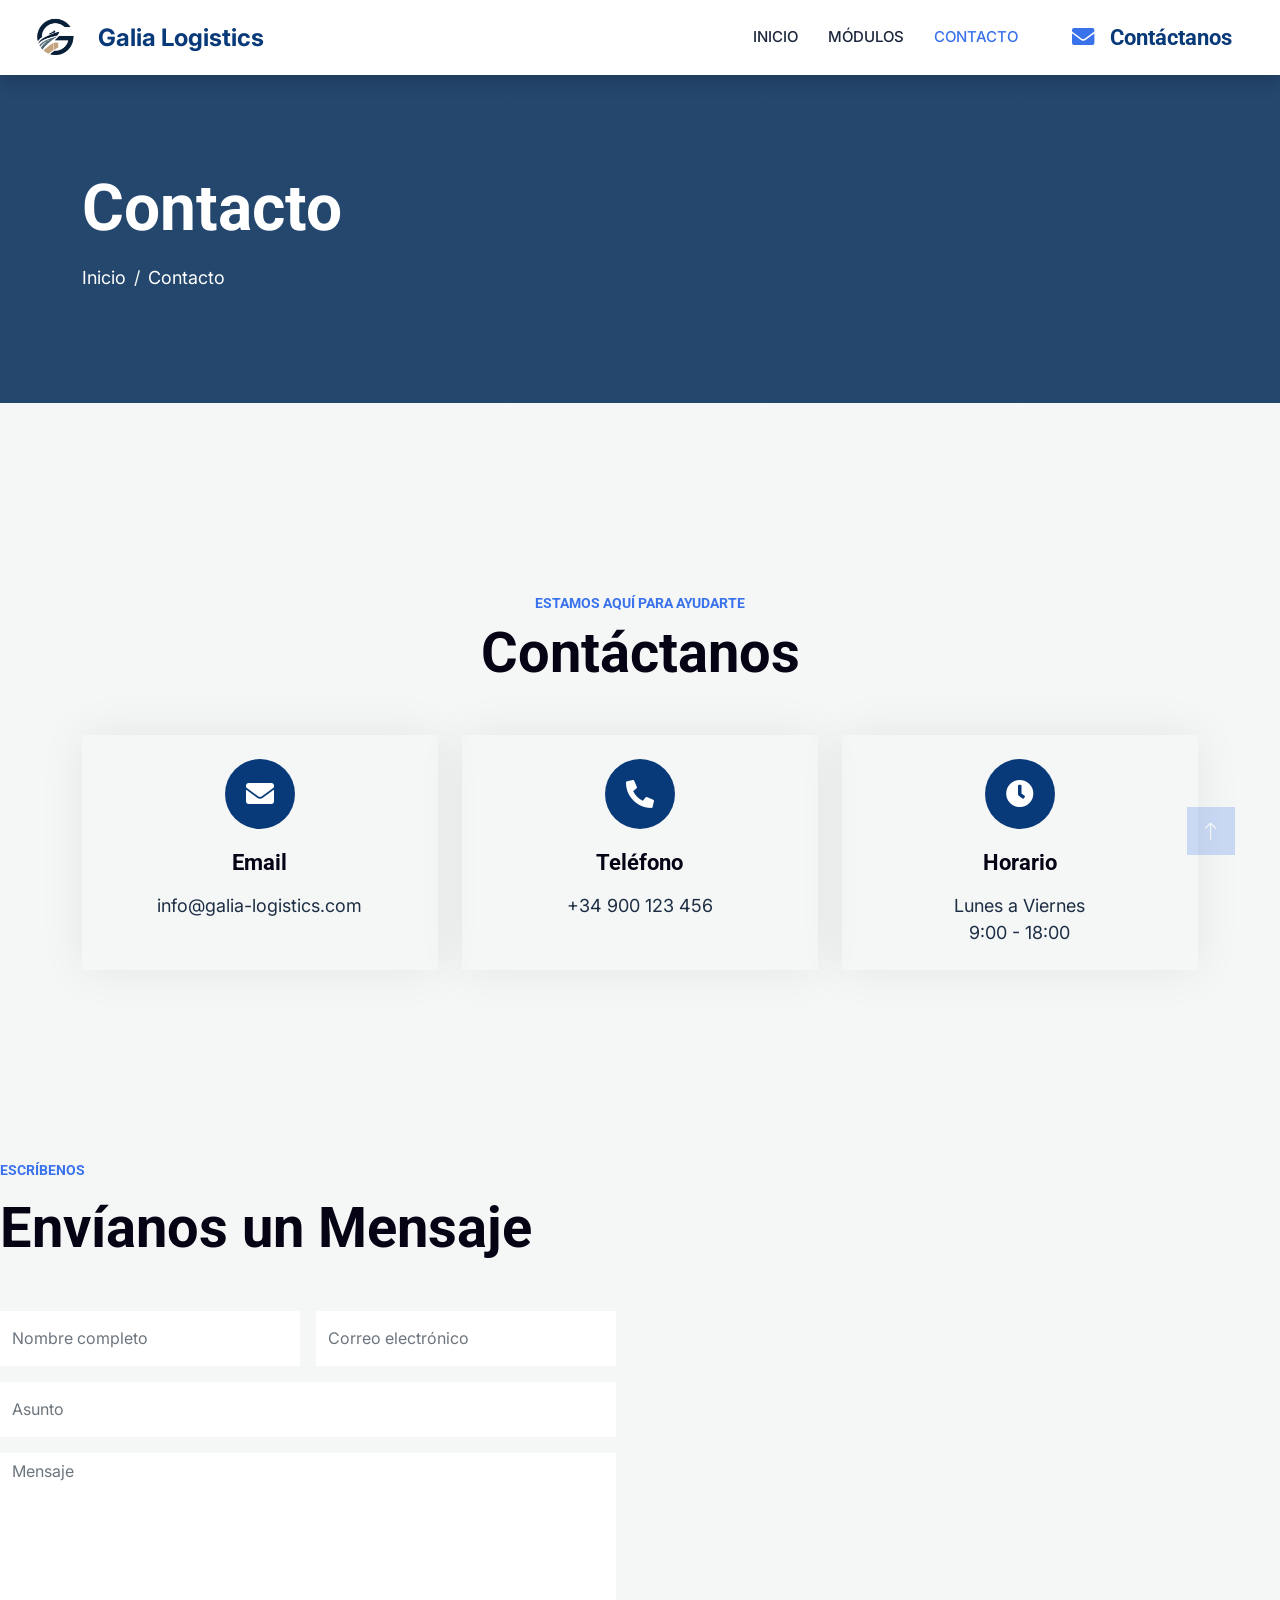
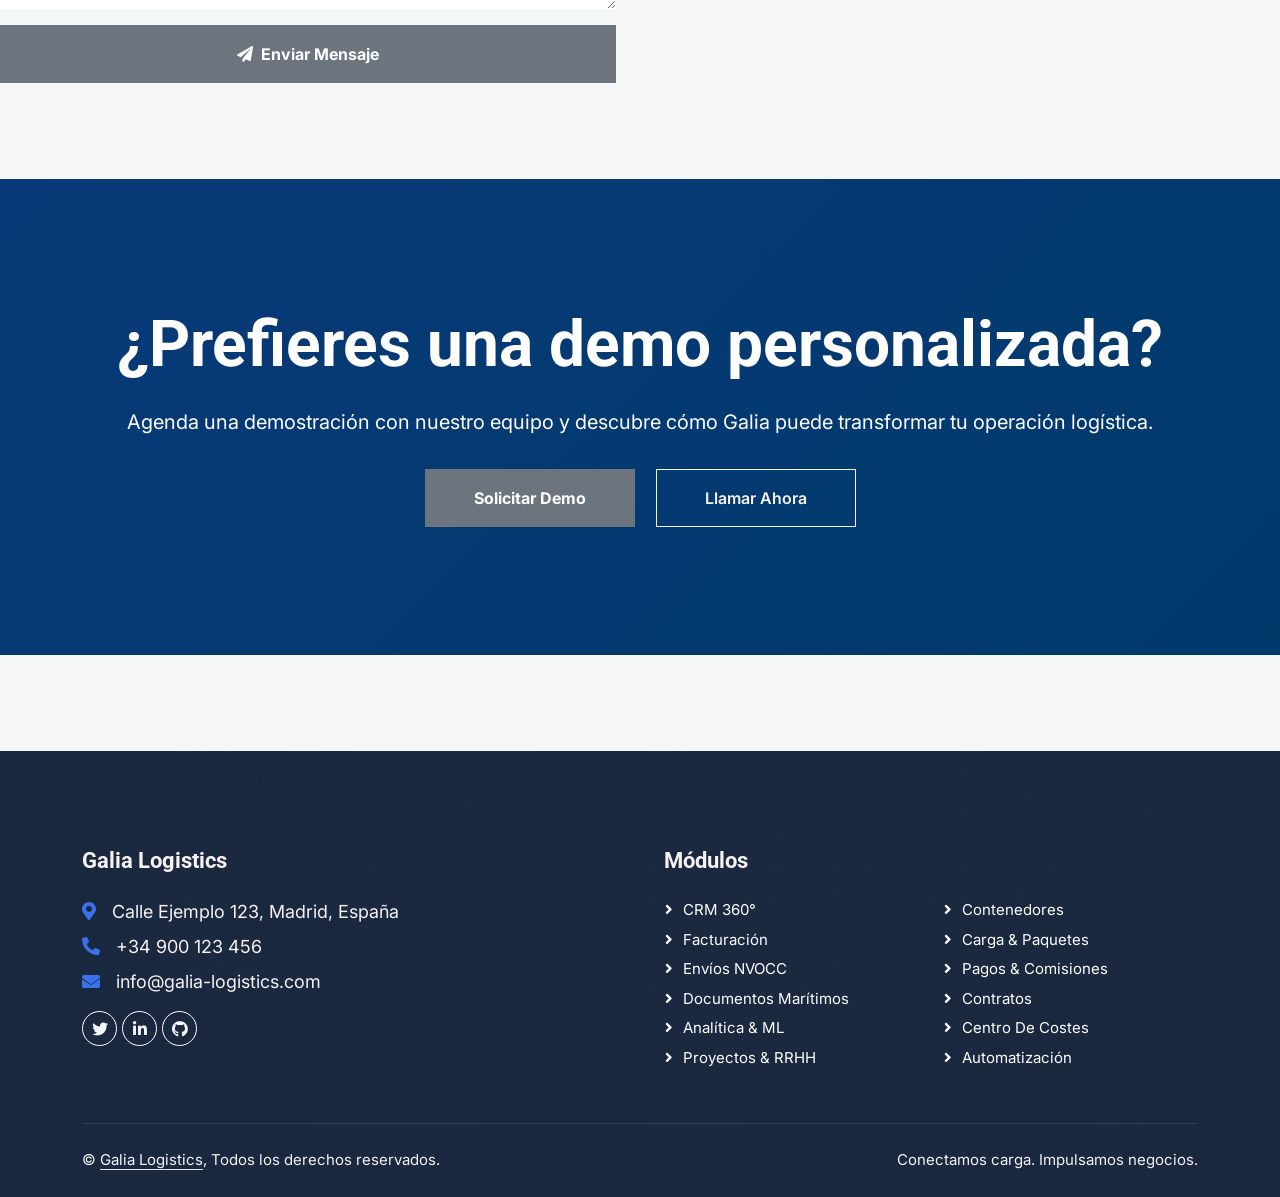
==== contact.html @ 7c25c816 "Initial commit" ====
<!DOCTYPE html>
<html lang="es">

<head>
    <meta charset="utf-8">
    <title>Contacto | Galia Logistics</title>
    <meta content="width=device-width, initial-scale=1.0" name="viewport">
    <meta content="Contacta con Galia Logistics. Solicita una demo, información sobre nuestros módulos ERP o asistencia técnica." name="description">
    <meta content="contacto Galia, demo ERP, información logística, soporte técnico" name="keywords">

    <!-- Favicon -->
    <link href="img/favicon.ico" rel="icon">

    <!-- Google Web Fonts -->
    <link rel="preconnect" href="https://fonts.googleapis.com">
    <link rel="preconnect" href="https://fonts.gstatic.com" crossorigin>
    <link href="https://fonts.googleapis.com/css2?family=Inter:wght@400;600&family=Roboto:wght@500;700&display=swap" rel="stylesheet">

    <!-- Icon Font Stylesheet -->
    <link href="https://cdnjs.cloudflare.com/ajax/libs/font-awesome/5.10.0/css/all.min.css" rel="stylesheet">
    <link href="https://cdn.jsdelivr.net/npm/bootstrap-icons@1.4.1/font/bootstrap-icons.css" rel="stylesheet">

    <!-- Libraries Stylesheet -->
    <link href="lib/animate/animate.min.css" rel="stylesheet">
    <link href="lib/owlcarousel/assets/owl.carousel.min.css" rel="stylesheet">

    <!-- Customized Bootstrap Stylesheet -->
    <link href="css/bootstrap.min.css" rel="stylesheet">

    <!-- Template Stylesheet -->
    <link href="css/style.css" rel="stylesheet">
</head>

<body>
    <!-- Spinner Start -->
    <div id="spinner" class="show bg-white position-fixed translate-middle w-100 vh-100 top-50 start-50 d-flex align-items-center justify-content-center">
        <div class="spinner-grow" style="width: 3rem; height: 3rem; background-color: var(--secondary);" role="status">
            <span class="sr-only">Loading...</span>
        </div>
    </div>
    <!-- Spinner End -->


    <!-- Navbar Start -->
    <nav class="navbar navbar-expand-lg bg-white navbar-light shadow sticky-top p-0">
        <a href="index.html" class="navbar-brand d-flex align-items-center px-4 px-lg-5">
            <img src="img/galia_logo.png" alt="Galia Logistics" style="height: 70px; width: auto;" class="me-2">
            <span class="fw-bold" style="color: var(--primary); font-size: 1.5rem;">Galia Logistics</span>
        </a>
        <button type="button" class="navbar-toggler me-4" data-bs-toggle="collapse" data-bs-target="#navbarCollapse">
            <span class="navbar-toggler-icon"></span>
        </button>
        <div class="collapse navbar-collapse" id="navbarCollapse">
            <div class="navbar-nav ms-auto p-4 p-lg-0">
                <a href="index.html" class="nav-item nav-link ">Inicio</a>
                
                <a href="service.html" class="nav-item nav-link">Módulos</a>
                
                <a href="contact.html" class="nav-item nav-link active">Contacto</a>
            </div>
            <h4 class="m-0 ms-lg-4 pe-lg-5 d-none d-lg-block"><a href="contact.html" class="text-decoration-none"><i class="fa fa-envelope me-3" style="color: var(--secondary);"></i><span style="color: var(--primary);">Contáctanos</span></a></h4>
        </div>
    </nav>
    <!-- Navbar End -->


    <!-- Page Header Start -->
    <div class="container-fluid page-header py-5" style="margin-bottom: 6rem;">
        <div class="container py-5">
            <h1 class="display-3 text-white mb-3 animated slideInDown">Contacto</h1>
            <nav aria-label="breadcrumb animated slideInDown">
                <ol class="breadcrumb">
                    <li class="breadcrumb-item"><a class="text-white" href="index.html">Inicio</a></li>
                    <li class="breadcrumb-item text-white active" aria-current="page">Contacto</li>
                </ol>
            </nav>
        </div>
    </div>
    <!-- Page Header End -->


    <!-- Contact Info Start -->
    <div class="container-xxl py-5">
        <div class="container py-5">
            <div class="text-center wow fadeInUp" data-wow-delay="0.1s">
                <h6 class="text-uppercase" style="color: var(--teal);">Estamos aquí para ayudarte</h6>
                <h1 class="mb-5">Contáctanos</h1>
            </div>
            <div class="row g-4">
                <div class="col-md-4 wow fadeInUp" data-wow-delay="0.3s">
                    <div class="service-item p-4 text-center h-100">
                        <div class="module-icon mx-auto">
                            <i class="fa fa-envelope"></i>
                        </div>
                        <h4 class="mb-3">Email</h4>
                        <p class="mb-0">info@galia-logistics.com</p>
                    </div>
                </div>
                <div class="col-md-4 wow fadeInUp" data-wow-delay="0.5s">
                    <div class="service-item p-4 text-center h-100">
                        <div class="module-icon mx-auto">
                            <i class="fa fa-phone-alt"></i>
                        </div>
                        <h4 class="mb-3">Teléfono</h4>
                        <p class="mb-0">+34 900 123 456</p>
                    </div>
                </div>
                <div class="col-md-4 wow fadeInUp" data-wow-delay="0.7s">
                    <div class="service-item p-4 text-center h-100">
                        <div class="module-icon mx-auto">
                            <i class="fa fa-clock"></i>
                        </div>
                        <h4 class="mb-3">Horario</h4>
                        <p class="mb-0">Lunes a Viernes<br />9:00 - 18:00</p>
                    </div>
                </div>
            </div>
        </div>
    </div>
    <!-- Contact Info End -->


    <!-- Contact Form & Map Start -->
    <div class="container-fluid overflow-hidden py-5 px-lg-0" style="background-color: var(--light);">
        <div class="container contact-page py-5 px-lg-0">
            <div class="row g-5 mx-lg-0">
                <div class="col-lg-6 contact-form wow fadeInUp" data-wow-delay="0.1s">
                    <h6 class="text-uppercase mb-3" style="color: var(--teal);">Escríbenos</h6>
                    <h1 class="mb-5">Envíanos un Mensaje</h1>
                    <form action="https://api.web3forms.com/submit" method="POST">
                        <input type="hidden" name="access_key" value="2aa9bc1c-4a2e-454f-b339-9827d9ad3d62">
                        <div class="row g-3">
                            <div class="col-12 col-sm-6">
                                <input type="text" name="nombre" class="form-control border-0" placeholder="Nombre completo" style="height: 55px;" required>
                            </div>
                            <div class="col-12 col-sm-6">
                                <input type="email" name="email" class="form-control border-0" placeholder="Correo electrónico" style="height: 55px;" required>
                            </div>
                            <div class="col-12">
                                <input type="text" name="asunto" class="form-control border-0" placeholder="Asunto" style="height: 55px;">
                            </div>
                            <div class="col-12">
                                <textarea name="mensaje" class="form-control border-0" placeholder="Mensaje" rows="6" required></textarea>
                            </div>
                            <div class="col-12">
                                <button class="btn w-100 py-3" type="submit" style="background-color: var(--accent); color: #FFFFFF; font-weight: 700;">
                                    <i class="fa fa-paper-plane me-2"></i>Enviar Mensaje
                                </button>
                            </div>
                        </div>
                    </form>
                </div>
                <div class="col-lg-6 pe-lg-0 wow fadeInRight" data-wow-delay="0.3s" style="min-height: 400px;">
                    <div class="position-relative h-100">
                        <iframe
                            src="https://www.google.com/maps/embed?pb=!1m18!1m12!1m3!1d193595.15830869426!2d-74.11976397304603!3d40.69714941932609!2m3!1f0!2f0!3f0!3m2!1i1024!2i768!4f13.1!3m3!1m2!1s0x89c25bae694479a3%3A0xb9949385da52e69e!2sNew%20York%2C%20NY%2C%20USA!5e0!3m2!1ses!2ses!4v1699999999999!5m2!1ses!2ses"
                            style="width: 100%; height: 100%; min-height: 400px; border: 0;"
                            allowfullscreen=""
                            loading="lazy"
                            referrerpolicy="no-referrer-when-downgrade">
                        </iframe>
                    </div>
                </div>
            </div>
        </div>
    </div>
    <!-- Contact Form & Map End -->


    <!-- CTA Start -->
    <div class="container-fluid cta-section wow fadeInUp" data-wow-delay="0.1s">
        <div class="container text-center py-5">
            <h1 class="display-3 text-white animated slideInDown mb-4">¿Prefieres una demo personalizada?</h1>
            <p class="fs-5 mb-4 pb-2">Agenda una demostración con nuestro equipo y descubre cómo Galia puede transformar tu operación logística.</p>
            <a href="contact.html" class="btn py-md-3 px-md-5 me-3 animated slideInLeft" style="background-color: var(--accent); color: #FFFFFF; font-weight: 700;">Solicitar Demo</a>
            <a href="tel:+34900123456" class="btn btn-outline-light py-md-3 px-md-5 animated slideInRight">Llamar Ahora</a>
        </div>
    </div>
    <!-- CTA End -->


    <!-- Footer Start -->
    <div class="container-fluid text-light footer pt-5 wow fadeIn" data-wow-delay="0.1s" style="margin-top: 6rem; background-color: var(--primary);">
        <div class="container py-5">
            <div class="row g-5">
                <div class="col-lg-6 col-md-6">
                    <h4 class="text-light mb-4">Galia Logistics</h4>
                    <p class="mb-2"><i class="fa fa-map-marker-alt me-3" style="color: var(--secondary);"></i>Calle Ejemplo 123, Madrid, España</p>
                    <p class="mb-2"><i class="fa fa-phone-alt me-3" style="color: var(--secondary);"></i>+34 900 123 456</p>
                    <p class="mb-2"><i class="fa fa-envelope me-3" style="color: var(--secondary);"></i>info@galia-logistics.com</p>
                    <div class="d-flex pt-2">
                        <a class="btn btn-outline-light btn-social" href="#"><i class="fab fa-twitter"></i></a>
                        <a class="btn btn-outline-light btn-social" href="#"><i class="fab fa-linkedin-in"></i></a>
                        <a class="btn btn-outline-light btn-social" href="#"><i class="fab fa-github"></i></a>
                    </div>
                </div>
                <div class="col-lg-6 col-md-6">
                    <h4 class="text-light mb-4">Módulos</h4>
                    <div class="row">
                        <div class="col-6">
                            <a class="btn btn-link" href="service.html">CRM 360°</a>
                            <a class="btn btn-link" href="service.html">Facturación</a>
                            <a class="btn btn-link" href="service.html">Envíos NVOCC</a>
                            <a class="btn btn-link" href="service.html">Documentos Marítimos</a>
                            <a class="btn btn-link" href="service.html">Analítica & ML</a>
                            <a class="btn btn-link" href="service.html">Proyectos & RRHH</a>
                        </div>
                        <div class="col-6">
                            <a class="btn btn-link" href="service.html">Contenedores</a>
                            <a class="btn btn-link" href="service.html">Carga & Paquetes</a>
                            <a class="btn btn-link" href="service.html">Pagos & Comisiones</a>
                            <a class="btn btn-link" href="service.html">Contratos</a>
                            <a class="btn btn-link" href="service.html">Centro de Costes</a>
                            <a class="btn btn-link" href="service.html">Automatización</a>
                        </div>
                    </div>
                </div>
            </div>
        </div>
        <div class="container">
            <div class="copyright">
                <div class="row">
                    <div class="col-md-6 text-center text-md-start mb-3 mb-md-0">
                        &copy; <a class="border-bottom" href="#">Galia Logistics</a>, Todos los derechos reservados.
                    </div>
                    <div class="col-md-6 text-center text-md-end">
                        Conectamos carga. Impulsamos negocios.
                    </div>
                </div>
            </div>
        </div>
    </div>
    <!-- Footer End -->


    <!-- Back to Top -->
    <a href="#" class="btn btn-lg btn-lg-square rounded-0 back-to-top" style="background-color: var(--secondary);"><i class="bi bi-arrow-up" style="color: #FFFFFF;"></i></a>


    <!-- JavaScript Libraries -->
    <script src="https://code.jquery.com/jquery-3.4.1.min.js"></script>
    <script src="https://cdn.jsdelivr.net/npm/bootstrap@5.0.0/dist/js/bootstrap.bundle.min.js"></script>
    <script src="lib/wow/wow.min.js"></script>
    <script src="lib/easing/easing.min.js"></script>
    <script src="lib/waypoints/waypoints.min.js"></script>
    <script src="lib/counterup/counterup.min.js"></script>
    <script src="lib/owlcarousel/owl.carousel.min.js"></script>

    <!-- Template Javascript -->
    <script src="js/main.js"></script>
</body>

</html>
---- css/style.css ----
/********** Galia Logistics CSS - Paleta Corporativa **********/
:root {
    --primary: #083978;
    --secondary: #3A72EC;
    --accent: #6C757D;
    --background: #f4f7f6;
    --surface: #ffffff;
    --dark: #1b263b;
    --text-primary: #1d2d44;
    --text-secondary: #6c757d;
    --border: #e2e8f0;
    --success: #2b9348;
    --warning: #e9c46a;
    --error: #d90429;
    --light: #f4f7f6;
    --teal: #3A72EC;

    /* Responsive Design Tokens */
    --bp-mobile: 480px;
    --bp-tablet: 768px;
    --bp-laptop: 1024px;
    --bp-desktop: 1440px;
    
    --font-base: 16px;
    --font-scale: 1.25;
}

.btn-primary {
    background-color: var(--primary) !important;
    border-color: var(--primary) !important;
    color: #FFFFFF !important;
}

.btn-primary:hover {
    background-color: #003a6b !important;
    border-color: #003a6b !important;
}

.btn-secondary {
    background-color: var(--secondary) !important;
    border-color: var(--secondary) !important;
    color: #FFFFFF !important;
}

.btn-secondary:hover {
    background-color: #008a7a !important;
    border-color: #008a7a !important;
}

.btn-accent {
    background-color: var(--accent) !important;
    border-color: var(--accent) !important;
    color: #FFFFFF !important;
    font-weight: 700 !important;
}

.btn-accent:hover {
    background-color: #d9550f !important;
    border-color: #d9550f !important;
    color: #FFFFFF !important;
}

.text-primary {
    color: var(--primary) !important;
}

.bg-primary {
    background-color: var(--primary) !important;
}

.bg-secondary {
    background-color: var(--secondary) !important;
}

.border-primary {
    border-color: var(--primary) !important;
}

.text-accent {
    color: var(--accent) !important;
}

.bg-accent {
    background-color: var(--accent) !important;
}

.text-secondary-custom {
    color: var(--text-secondary) !important;
}

.border-accent {
    border-color: var(--accent) !important;
}

html {
    font-size: 100%;
}

/* Fluid Typography System */
:root {
    --font-size-base: clamp(1rem, 0.95rem + 0.25vw, 1.125rem);
    --font-size-h1: clamp(2rem, 1.5rem + 2.5vw, 3.5rem);
    --font-size-h2: clamp(1.5rem, 1.2rem + 1.5vw, 2.5rem);
    --font-size-h3: clamp(1.25rem, 1.1rem + 1vw, 2rem);
    --font-size-h4: clamp(1.1rem, 1rem + 0.5vw, 1.5rem);
    --font-size-h5: clamp(1rem, 0.9rem + 0.2vw, 1.25rem);
    --font-size-h6: clamp(0.9rem, 0.8rem + 0.1vw, 1.1rem);
}

body {
    background-color: var(--background) !important;
    color: var(--text-primary);
    font-family: 'Inter', sans-serif;
    font-size: var(--font-size-base);
    line-height: 1.5;
    -webkit-font-smoothing: antialiased;
    -moz-osx-font-smoothing: grayscale;
}

h1 { font-size: var(--font-size-h1); }
h2 { font-size: var(--font-size-h2); }
h3 { font-size: var(--font-size-h3); }
h4 { font-size: var(--font-size-h4); }
h5 { font-size: var(--font-size-h5); }
h6 { font-size: var(--font-size-h6); }

.navbar {
    border-bottom: none !important;
    background-color: #FFFFFF !important;
}

.navbar-brand {
    background-color: transparent !important;
    padding: 10px 20px !important;
}

.navbar-brand img {
    height: 50px;
    width: auto;
}

.navbar-light .navbar-brand,
.navbar-light a.btn {
    height: 75px;
    background-color: transparent !important;
}

.fw-medium {
    font-weight: 600 !important;
}

.back-to-top {
    position: fixed;
    display: none;
    right: 45px;
    bottom: 45px;
    z-index: 99;
}


/*** Spinner ***/
#spinner {
    opacity: 0;
    visibility: hidden;
    transition: opacity .5s ease-out, visibility 0s linear .5s;
    z-index: 99999;
}

#spinner.show {
    transition: opacity .5s ease-out, visibility 0s linear 0s;
    visibility: visible;
    opacity: 1;
}


/*** Button ***/
.btn {
    font-weight: 600;
    transition: .5s;
}

.btn.btn-primary,
.btn.btn-secondary {
    color: #FFFFFF;
}

.btn-square {
    width: 38px;
    height: 38px;
}

.btn-sm-square {
    width: 32px;
    height: 32px;
}

.btn-lg-square {
    width: 48px;
    height: 48px;
}

.btn-square,
.btn-sm-square,
.btn-lg-square {
    padding: 0;
    display: flex;
    align-items: center;
    justify-content: center;
    font-weight: normal;
}

/*** Navbar ***/
.navbar .dropdown-toggle::after {
    border: none;
    content: "";
    font-family: "Font Awesome 5 Free";
    font-weight: 900;
    vertical-align: middle;
    margin-left: 8px;
}

.navbar-light .navbar-nav .nav-link {
    position: relative;
    margin-right: 30px;
    padding: 25px 0;
    color: var(--dark);
    font-size: 15px;
    text-transform: uppercase;
    outline: none;
    font-weight: 500;
}

.navbar-light .navbar-nav .nav-link:hover,
.navbar-light .navbar-nav .nav-link.active {
    color: var(--secondary);
}

@media (max-width: 991.98px) {
    .navbar-light .navbar-nav .nav-link  {
        margin-right: 0;
        padding: 15px 0;
        font-size: 1.1rem;
    }

    .navbar-light .navbar-nav {
        border-top: 1px solid #EEEEEE;
        padding: 20px 0;
        background: #fff;
    }
    
    .navbar-toggler {
        padding: 0.5rem 1rem;
        border: 2px solid var(--secondary);
        border-radius: 8px;
    }
}

@media (min-width: 992px) {
    .navbar-light .navbar-nav .nav-link::before {
        position: absolute;
        content: "";
        width: 0;
        height: 5px;
        top: -6px;
        left: 50%;
        background: var(--secondary);
        transition: .5s;
    }

    .navbar-light .navbar-nav .nav-link:hover::before,
    .navbar-light .navbar-nav .nav-link.active::before {
        width: 100%;
        left: 0;
    }

    .navbar .nav-item .dropdown-menu {
        display: block;
        border: none;
        margin-top: 0;
        top: 150%;
        opacity: 0;
        visibility: hidden;
        transition: .5s;
    }

    .navbar .nav-item:hover .dropdown-menu {
        top: 100%;
        visibility: visible;
        transition: .5s;
        opacity: 1;
    }
}


/*** Header ***/
@media (max-width: 768px) {
    .header-carousel .owl-carousel-item {
        position: relative;
        min-height: 500px;
    }
    
    .header-carousel .owl-carousel-item img {
        position: absolute;
        width: 100%;
        height: 100%;
        object-fit: cover;
    }

    .header-carousel .owl-carousel-item h5,
    .header-carousel .owl-carousel-item p {
        font-size: 14px !important;
        font-weight: 400 !important;
    }

    .header-carousel .owl-carousel-item h1 {
        font-size: 30px;
        font-weight: 600;
    }
}

.header-carousel .owl-nav {
    position: absolute;
    top: 50%;
    right: 8%;
    transform: translateY(-50%);
    display: flex;
    flex-direction: column;
}

.header-carousel .owl-nav .owl-prev,
.header-carousel .owl-nav .owl-next {
    margin: 7px 0;
    width: 45px;
    height: 45px;
    display: flex;
    align-items: center;
    justify-content: center;
    color: #FFFFFF;
    background: transparent;
    border: 1px solid #FFFFFF;
    border-radius: 45px;
    font-size: 22px;
    transition: .5s;
}

.header-carousel .owl-nav .owl-prev:hover,
.header-carousel .owl-nav .owl-next:hover {
    background: var(--secondary);
    border-color: var(--secondary);
}

.page-header {
    background: linear-gradient(rgba(0, 40, 85, .85), rgba(0, 40, 85, .85)), url(../img/carousel-1.jpg) center center no-repeat;
    background-size: cover;
}

.breadcrumb-item + .breadcrumb-item::before {
    color: var(--light);
}


/*** About ***/
@media (min-width: 992px) {
    .container.about {
        max-width: 1140px !important;
        margin: 0 auto !important;
    }

    .about-text {
        padding-right: 0 !important;
    }
}

@media (min-width: 1200px) {
    .container.about {
        max-width: 1320px !important;
    }
}

@media (min-width: 1400px) {
    .container.about {
        max-width: 1440px !important;
    }
}


/*** Feature ***/
@media (min-width: 992px) {
    .container.feature {
        max-width: 1140px !important;
        margin: 0 auto !important;
    }

    .feature-text {
        padding-left: 0 !important;
    }
}

@media (min-width: 1200px) {
    .container.feature {
        max-width: 1320px !important;
    }
}

@media (min-width: 1400px) {
    .container.feature {
        max-width: 1440px !important;
    }
}


/*** Service, Price & Team ***/
.service-item,
.price-item,
.team-item {
    box-shadow: 0 0 45px rgba(0, 0, 0, .07);
}

.service-item img,
.team-item img {
    transition: .5s;
}

.service-item:hover img,
.team-item:hover img {
    transform: scale(1.1);
}

.service-item a.btn-slide,
.price-item a.btn-slide,
.team-item div.btn-slide {
    position: relative;
    display: inline-block;
    overflow: hidden;
    font-size: 0;
}

.service-item a.btn-slide i,
.service-item a.btn-slide span,
.price-item a.btn-slide i,
.price-item a.btn-slide span,
.team-item div.btn-slide i,
.team-item div.btn-slide span {
    position: relative;
    height: 40px;
    padding: 0 15px;
    display: inline-flex;
    align-items: center;
    font-size: 16px;
    color: #FFFFFF;
    background: var(--primary);
    border-radius: 0 35px 35px 0;
    transition: .5s;
    z-index: 2;
}

.team-item div.btn-slide span a i {
    padding: 0 10px;
}

.team-item div.btn-slide span a:hover i {
    background: var(--secondary);
}

.service-item a.btn-slide span,
.price-item a.btn-slide span,
.team-item div.btn-slide span {
    padding-left: 0;
    left: -100%;
    z-index: 1;
}

.service-item:hover a.btn-slide i,
.price-item:hover a.btn-slide i,
.team-item:hover div.btn-slide i {
    border-radius: 0;
}

.service-item:hover a.btn-slide span,
.price-item:hover a.btn-slide span,
.team-item:hover div.btn-slide span {
    left: 0;
}

.service-item a.btn-slide:hover i,
.service-item a.btn-slide:hover span,
.price-item a.btn-slide:hover i,
.price-item a.btn-slide:hover span {
    background: var(--accent);
}


/*** Testimonial ***/
.testimonial-carousel .owl-item .testimonial-item {
    position: relative;
    transition: .5s;
}

.testimonial-carousel .owl-item.center .testimonial-item {
    box-shadow: 0 0 45px rgba(0, 0, 0, .08);
    animation: pulse 1s ease-out .5s;
}

.testimonial-carousel .owl-dots {
    display: flex;
    align-items: center;
    justify-content: center;
}

.testimonial-carousel .owl-dot {
    position: relative;
    display: inline-block;
    margin: 0 5px;
    width: 15px;
    height: 15px;
    background: var(--primary);
    border: 5px solid var(--light);
    border-radius: 15px;
    transition: .5s;
}

.testimonial-carousel .owl-dot.active {
    background: var(--light);
    border-color: var(--primary);
}


/*** Contact ***/
@media (min-width: 992px) {
    .container.contact-page {
        max-width: 1140px !important;
        margin: 0 auto !important;
    }

    .contact-page .contact-form {
        padding-left: 0 !important;
    }
}

@media (min-width: 1200px) {
    .container.contact-page {
        max-width: 1320px !important;
    }
}

@media (min-width: 1400px) {
    .container.contact-page {
        max-width: 1440px !important;
    }
}


/*** Footer ***/
.footer {
    background: linear-gradient(rgba(27, 38, 59, .92), rgba(27, 38, 59, .92)), url(../img/map.png) center center no-repeat;
    background-size: cover;
}

.footer .btn.btn-social {
    margin-right: 5px;
    width: 35px;
    height: 35px;
    display: flex;
    align-items: center;
    justify-content: center;
    color: var(--light);
    border: 1px solid #FFFFFF;
    border-radius: 35px;
    transition: .3s;
}

.footer .btn.btn-social:hover {
    color: var(--primary);
}

.footer .btn.btn-link {
    display: block;
    margin-bottom: 5px;
    padding: 0;
    text-align: left;
    color: #FFFFFF;
    font-size: 15px;
    font-weight: normal;
    text-transform: capitalize;
    transition: .3s;
}

.footer .btn.btn-link::before {
    position: relative;
    content: "\f105";
    font-family: "Font Awesome 5 Free";
    font-weight: 900;
    margin-right: 10px;
}

.footer .btn.btn-link:hover {
    letter-spacing: 1px;
    box-shadow: none;
}

.footer .copyright {
    padding: 25px 0;
    font-size: 15px;
    border-top: 1px solid rgba(256, 256, 256, .1);
}

.footer .copyright a {
    color: var(--light);
}


/*** Tables Responsiveness ***/
@media (max-width: 768px) {
    .table-responsive-custom {
        display: block;
        width: 100%;
    }

    .table-responsive-custom table, 
    .table-responsive-custom thead, 
    .table-responsive-custom tbody, 
    .table-responsive-custom th, 
    .table-responsive-custom td, 
    .table-responsive-custom tr { 
        display: block; 
    }

    .table-responsive-custom thead tr { 
        position: absolute;
        top: -9999px;
        left: -9999px;
    }

    .table-responsive-custom tr { 
        border: 1px solid var(--border);
        border-radius: 10px;
        margin-bottom: 1rem;
        background: var(--surface);
        box-shadow: 0 2px 5px rgba(0,0,0,0.05);
        padding: 10px;
    }

    .table-responsive-custom td { 
        border: none;
        border-bottom: 1px solid var(--light); 
        position: relative;
        padding-left: 50% !important; 
        text-align: right !important;
        font-size: 14px;
    }

    .table-responsive-custom td:last-child {
        border-bottom: 0;
    }

    .table-responsive-custom td:before { 
        content: attr(data-label);
        position: absolute;
        left: 15px;
        width: 45%; 
        padding-right: 10px; 
        white-space: nowrap;
        text-align: left;
        font-weight: 700;
        color: var(--primary);
    }
}

/*** Modals Responsiveness ***/
@media (max-width: 768px) {
    .modal-dialog {
        margin: 0 !important;
        max-width: 100% !important;
        width: 100% !important;
    }

    .modal-content {
        border-radius: 0 !important;
        height: 100vh !important;
        border: none !important;
    }

    .modal-body {
        overflow-y: auto;
        padding: 1.5rem !important;
    }
}
.module-item {
    transition: .5s;
    border: 1px solid transparent;
}

.module-item:hover {
    border-color: var(--secondary);
    transform: translateY(-5px);
}

.module-icon {
    width: 70px;
    height: 70px;
    display: flex;
    align-items: center;
    justify-content: center;
    background: var(--primary);
    border-radius: 50%;
    color: #FFFFFF;
    font-size: 28px;
    margin-bottom: 20px;
    transition: .5s;
}

.module-item:hover .module-icon {
    background: var(--secondary);
}

.stat-card {
    background: var(--primary);
    padding: 30px;
    border-radius: 8px;
    text-align: center;
    transition: .5s;
}

.stat-card:hover {
    transform: translateY(-5px);
    box-shadow: 0 10px 30px rgba(0, 40, 85, .3);
}

.stat-card h2 {
    font-size: 2.5rem;
    font-weight: 700;
    color: var(--secondary);
    margin-bottom: 5px;
}

.stat-card p {
    color: #FFFFFF;
    margin-bottom: 0;
    font-size: 15px;
}

.tech-badge {
    display: inline-block;
    padding: 6px 16px;
    margin: 4px;
    background: var(--light);
    color: var(--dark);
    border-radius: 20px;
    font-size: 13px;
    font-weight: 600;
    transition: .3s;
}

.tech-badge:hover {
    background: var(--secondary);
    color: #FFFFFF;
}

.cta-section {
    background: linear-gradient(135deg, var(--primary) 0%, #003a6b 100%);
    padding: 80px 0;
}

.cta-section h1,
.cta-section p {
    color: #FFFFFF;
}

.cta-section .btn-secondary {
    background-color: var(--secondary) !important;
    color: #FFFFFF !important;
    font-weight: 700;
}

.cta-section .btn-accent {
    background-color: var(--accent) !important;
    color: #FFFFFF !important;
    font-weight: 700;
}

/*** Bootstrap Overrides ***/
.bg-light {
    background-color: var(--background) !important;
}

.text-muted {
    color: var(--text-secondary) !important;
}

.border-light {
    border-color: var(--border) !important;
}

.form-control:focus {
    border-color: var(--secondary) !important;
    box-shadow: 0 0 0 0.2rem rgba(0, 168, 150, 0.15) !important;
}

@media (max-width: 768px) {
    .form-control, .form-select {
        font-size: 16px !important; 
        height: 55px !important;
        padding: 12px 15px !important;
    }
}

.dropdown-item:hover,
.dropdown-item:focus,
.dropdown-item.active {
    background-color: rgba(0, 168, 150, 0.08) !important;
    color: var(--secondary) !important;
}

.dropdown-item.active {
    background-color: rgba(0, 168, 150, 0.12) !important;
}

a {
    color: var(--secondary);
    transition: color 0.3s ease;
}

a:hover {
    color: #008a7a;
}

.text-success {
    color: var(--success) !important;
}

.text-warning {
    color: var(--warning) !important;
}

.text-danger {
    color: var(--error) !important;
}
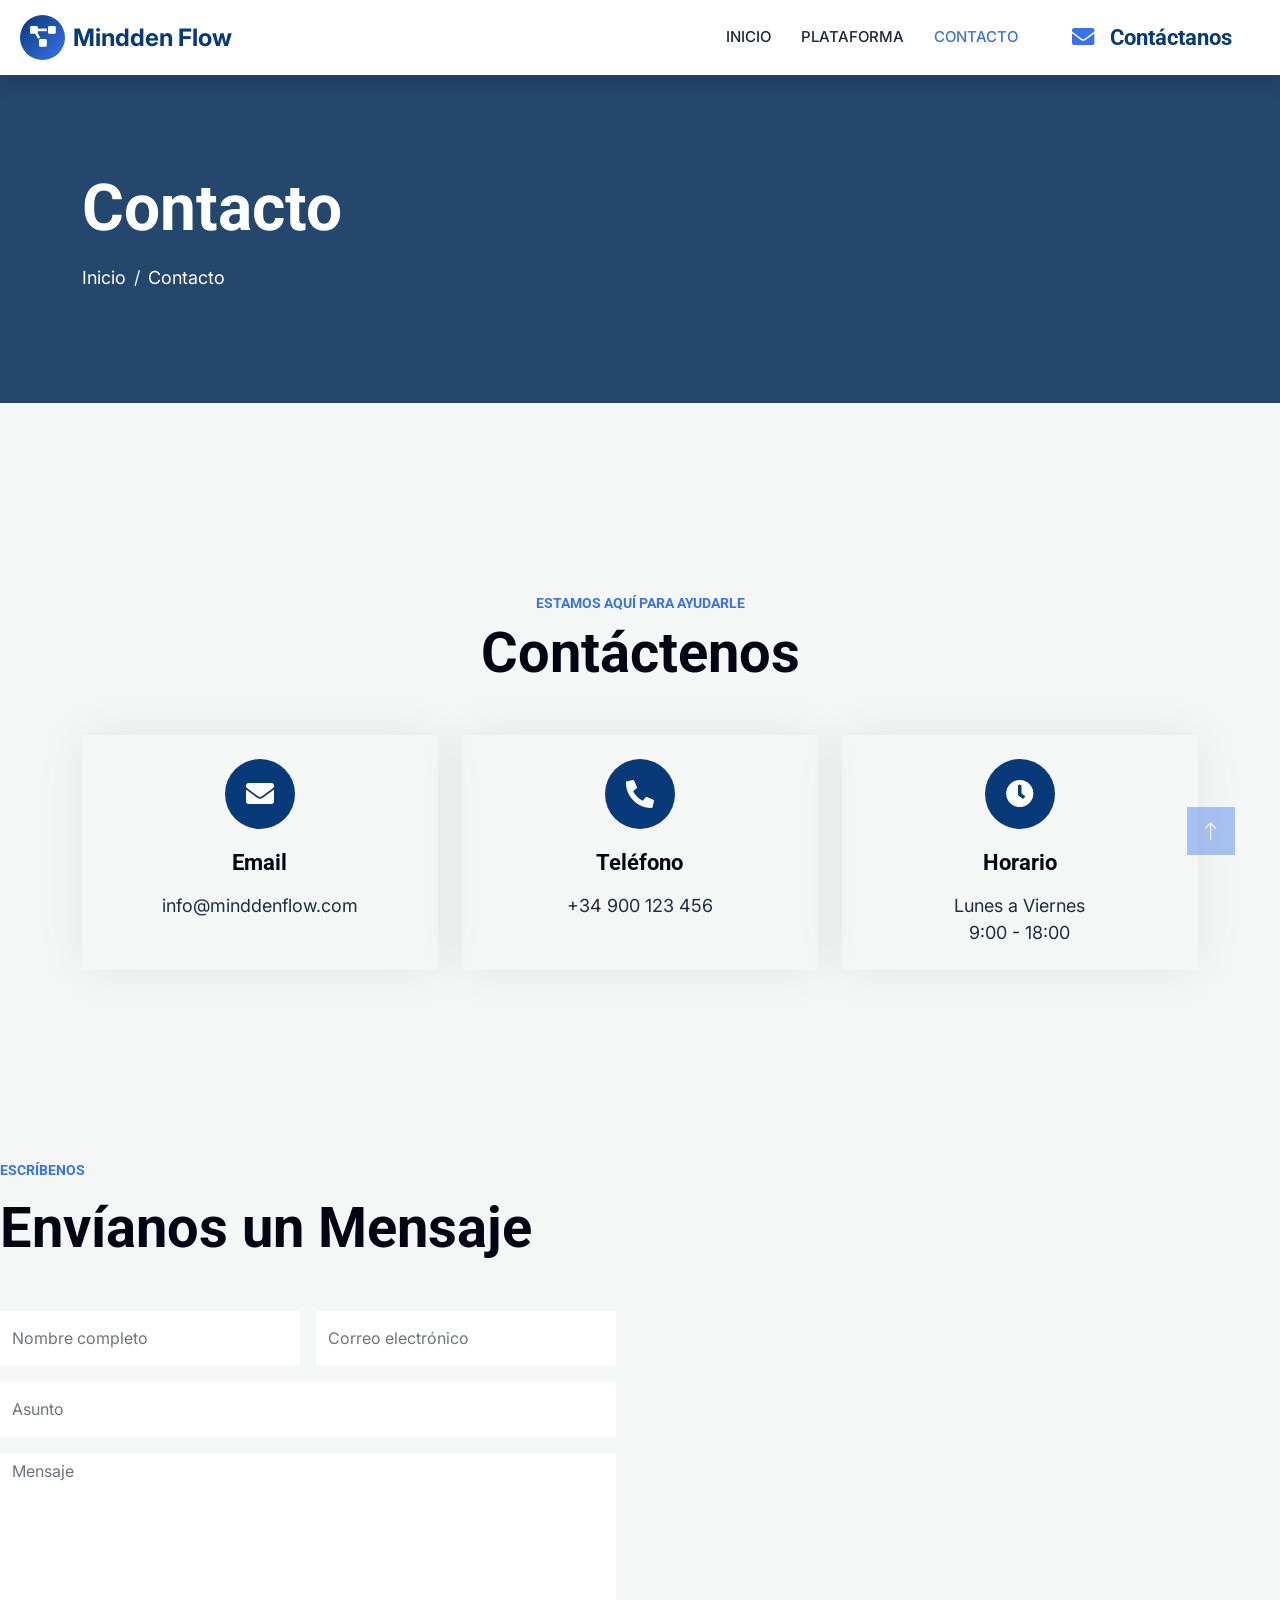
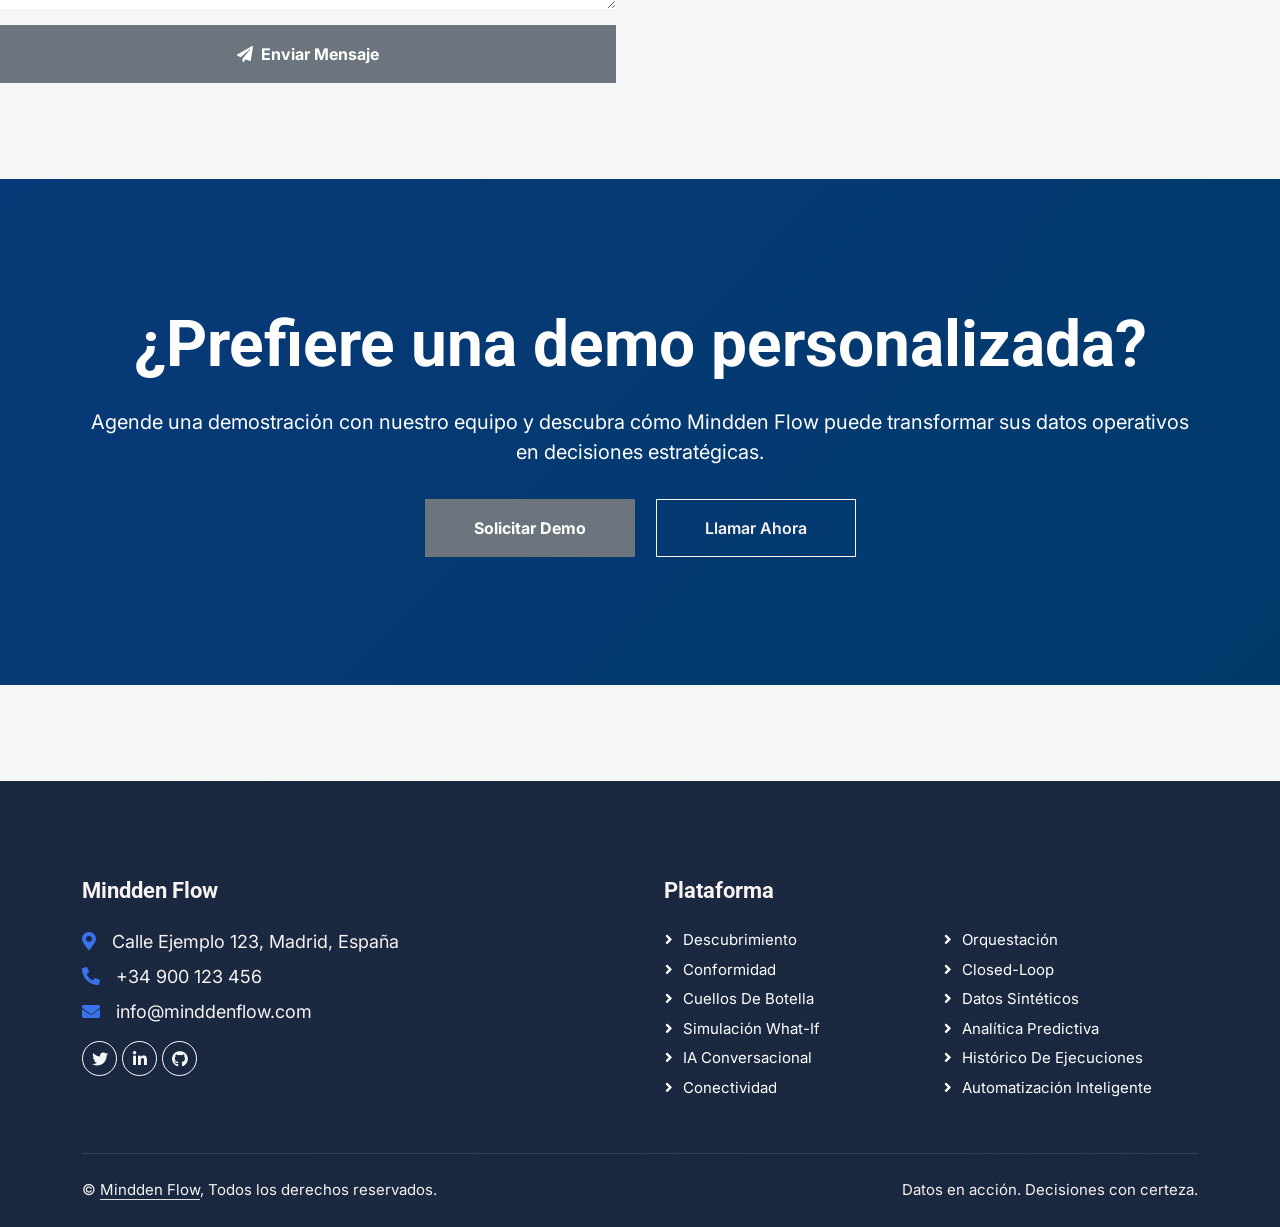
==== commit 24af9c2a: "Rebranding and content adaptation from Galia Logistics to Mindden Flow (Process Mining & Simulation " ====
--- a/contact.html
+++ b/contact.html
@@ -3,10 +3,10 @@
 
 <head>
     <meta charset="utf-8">
-    <title>Contacto | Galia Logistics</title>
+    <title>Contacto | Mindden Flow</title>
     <meta content="width=device-width, initial-scale=1.0" name="viewport">
-    <meta content="Contacta con Galia Logistics. Solicita una demo, información sobre nuestros módulos ERP o asistencia técnica." name="description">
-    <meta content="contacto Galia, demo ERP, información logística, soporte técnico" name="keywords">
+    <meta content="Contacta con Mindden Flow. Solicita una demo, información sobre nuestra plataforma de minería de procesos y simulación predictiva o asistencia técnica." name="description">
+    <meta content="contacto Mindden Flow, demo process mining, información plataforma, soporte técnico" name="keywords">
 
     <!-- Favicon -->
     <link href="img/favicon.ico" rel="icon">
@@ -44,8 +44,10 @@
     <!-- Navbar Start -->
     <nav class="navbar navbar-expand-lg bg-white navbar-light shadow sticky-top p-0">
         <a href="index.html" class="navbar-brand d-flex align-items-center px-4 px-lg-5">
-            <img src="img/galia_logo.png" alt="Galia Logistics" style="height: 70px; width: auto;" class="me-2">
-            <span class="fw-bold" style="color: var(--primary); font-size: 1.5rem;">Galia Logistics</span>
+            <div class="d-flex align-items-center justify-content-center rounded-circle me-2" style="width: 45px; height: 45px; background: linear-gradient(135deg, var(--primary), var(--secondary));">
+                <i class="fa fa-project-diagram text-white" style="font-size: 1.3rem;"></i>
+            </div>
+            <span class="fw-bold" style="color: var(--primary); font-size: 1.5rem;">Mindden Flow</span>
         </a>
         <button type="button" class="navbar-toggler me-4" data-bs-toggle="collapse" data-bs-target="#navbarCollapse">
             <span class="navbar-toggler-icon"></span>
@@ -54,7 +56,7 @@
             <div class="navbar-nav ms-auto p-4 p-lg-0">
                 <a href="index.html" class="nav-item nav-link ">Inicio</a>
                 
-                <a href="service.html" class="nav-item nav-link">Módulos</a>
+                <a href="service.html" class="nav-item nav-link">Plataforma</a>
                 
                 <a href="contact.html" class="nav-item nav-link active">Contacto</a>
             </div>
@@ -83,8 +85,8 @@
     <div class="container-xxl py-5">
         <div class="container py-5">
             <div class="text-center wow fadeInUp" data-wow-delay="0.1s">
-                <h6 class="text-uppercase" style="color: var(--teal);">Estamos aquí para ayudarte</h6>
-                <h1 class="mb-5">Contáctanos</h1>
+                <h6 class="text-uppercase" style="color: var(--teal);">Estamos aquí para ayudarle</h6>
+                <h1 class="mb-5">Contáctenos</h1>
             </div>
             <div class="row g-4">
                 <div class="col-md-4 wow fadeInUp" data-wow-delay="0.3s">
@@ -93,7 +95,7 @@
                             <i class="fa fa-envelope"></i>
                         </div>
                         <h4 class="mb-3">Email</h4>
-                        <p class="mb-0">info@galia-logistics.com</p>
+                        <p class="mb-0">info@minddenflow.com</p>
                     </div>
                 </div>
                 <div class="col-md-4 wow fadeInUp" data-wow-delay="0.5s">
@@ -170,8 +172,8 @@
     <!-- CTA Start -->
     <div class="container-fluid cta-section wow fadeInUp" data-wow-delay="0.1s">
         <div class="container text-center py-5">
-            <h1 class="display-3 text-white animated slideInDown mb-4">¿Prefieres una demo personalizada?</h1>
-            <p class="fs-5 mb-4 pb-2">Agenda una demostración con nuestro equipo y descubre cómo Galia puede transformar tu operación logística.</p>
+            <h1 class="display-3 text-white animated slideInDown mb-4">¿Prefiere una demo personalizada?</h1>
+            <p class="fs-5 mb-4 pb-2">Agende una demostración con nuestro equipo y descubra cómo Mindden Flow puede transformar sus datos operativos en decisiones estratégicas.</p>
             <a href="contact.html" class="btn py-md-3 px-md-5 me-3 animated slideInLeft" style="background-color: var(--accent); color: #FFFFFF; font-weight: 700;">Solicitar Demo</a>
             <a href="tel:+34900123456" class="btn btn-outline-light py-md-3 px-md-5 animated slideInRight">Llamar Ahora</a>
         </div>
@@ -184,10 +186,10 @@
         <div class="container py-5">
             <div class="row g-5">
                 <div class="col-lg-6 col-md-6">
-                    <h4 class="text-light mb-4">Galia Logistics</h4>
+                    <h4 class="text-light mb-4">Mindden Flow</h4>
                     <p class="mb-2"><i class="fa fa-map-marker-alt me-3" style="color: var(--secondary);"></i>Calle Ejemplo 123, Madrid, España</p>
                     <p class="mb-2"><i class="fa fa-phone-alt me-3" style="color: var(--secondary);"></i>+34 900 123 456</p>
-                    <p class="mb-2"><i class="fa fa-envelope me-3" style="color: var(--secondary);"></i>info@galia-logistics.com</p>
+                    <p class="mb-2"><i class="fa fa-envelope me-3" style="color: var(--secondary);"></i>info@minddenflow.com</p>
                     <div class="d-flex pt-2">
                         <a class="btn btn-outline-light btn-social" href="#"><i class="fab fa-twitter"></i></a>
                         <a class="btn btn-outline-light btn-social" href="#"><i class="fab fa-linkedin-in"></i></a>
@@ -195,23 +197,23 @@
                     </div>
                 </div>
                 <div class="col-lg-6 col-md-6">
-                    <h4 class="text-light mb-4">Módulos</h4>
+                    <h4 class="text-light mb-4">Plataforma</h4>
                     <div class="row">
                         <div class="col-6">
-                            <a class="btn btn-link" href="service.html">CRM 360°</a>
-                            <a class="btn btn-link" href="service.html">Facturación</a>
-                            <a class="btn btn-link" href="service.html">Envíos NVOCC</a>
-                            <a class="btn btn-link" href="service.html">Documentos Marítimos</a>
-                            <a class="btn btn-link" href="service.html">Analítica & ML</a>
-                            <a class="btn btn-link" href="service.html">Proyectos & RRHH</a>
+                            <a class="btn btn-link" href="service.html">Descubrimiento</a>
+                            <a class="btn btn-link" href="service.html">Conformidad</a>
+                            <a class="btn btn-link" href="service.html">Cuellos de Botella</a>
+                            <a class="btn btn-link" href="service.html">Simulación What-If</a>
+                            <a class="btn btn-link" href="service.html">IA Conversacional</a>
+                            <a class="btn btn-link" href="service.html">Conectividad</a>
                         </div>
                         <div class="col-6">
-                            <a class="btn btn-link" href="service.html">Contenedores</a>
-                            <a class="btn btn-link" href="service.html">Carga & Paquetes</a>
-                            <a class="btn btn-link" href="service.html">Pagos & Comisiones</a>
-                            <a class="btn btn-link" href="service.html">Contratos</a>
-                            <a class="btn btn-link" href="service.html">Centro de Costes</a>
-                            <a class="btn btn-link" href="service.html">Automatización</a>
+                            <a class="btn btn-link" href="service.html">Orquestación</a>
+                            <a class="btn btn-link" href="service.html">Closed-Loop</a>
+                            <a class="btn btn-link" href="service.html">Datos Sintéticos</a>
+                            <a class="btn btn-link" href="service.html">Analítica Predictiva</a>
+                            <a class="btn btn-link" href="service.html">Histórico de Ejecuciones</a>
+                            <a class="btn btn-link" href="service.html">Automatización Inteligente</a>
                         </div>
                     </div>
                 </div>
@@ -221,10 +223,10 @@
             <div class="copyright">
                 <div class="row">
                     <div class="col-md-6 text-center text-md-start mb-3 mb-md-0">
-                        &copy; <a class="border-bottom" href="#">Galia Logistics</a>, Todos los derechos reservados.
+                        &copy; <a class="border-bottom" href="#">Mindden Flow</a>, Todos los derechos reservados.
                     </div>
                     <div class="col-md-6 text-center text-md-end">
-                        Conectamos carga. Impulsamos negocios.
+                        Datos en acción. Decisiones con certeza.
                     </div>
                 </div>
             </div>
--- a/css/style.css
+++ b/css/style.css
@@ -1,4 +1,4 @@
-/********** Galia Logistics CSS - Paleta Corporativa **********/
+/********** Mindden Flow CSS - Paleta Corporativa **********/
 :root {
     --primary: #083978;
     --secondary: #3A72EC;
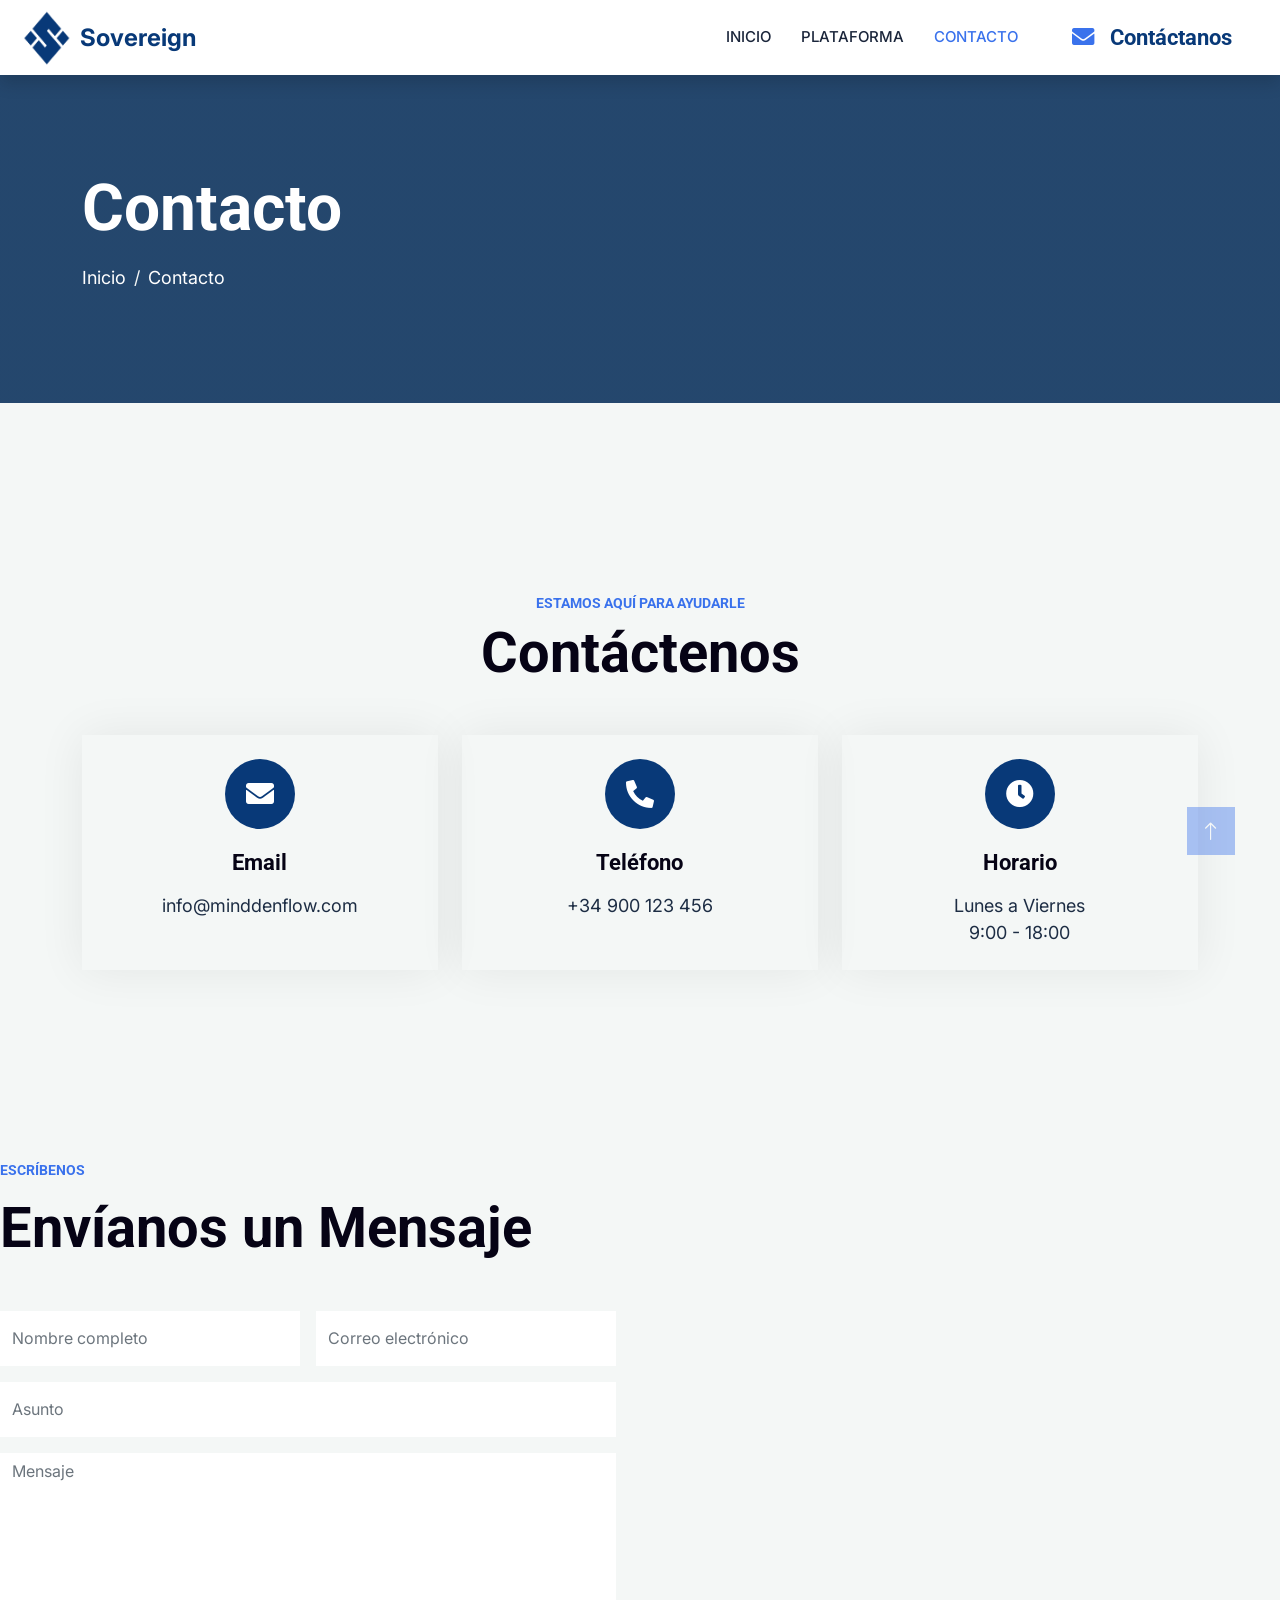
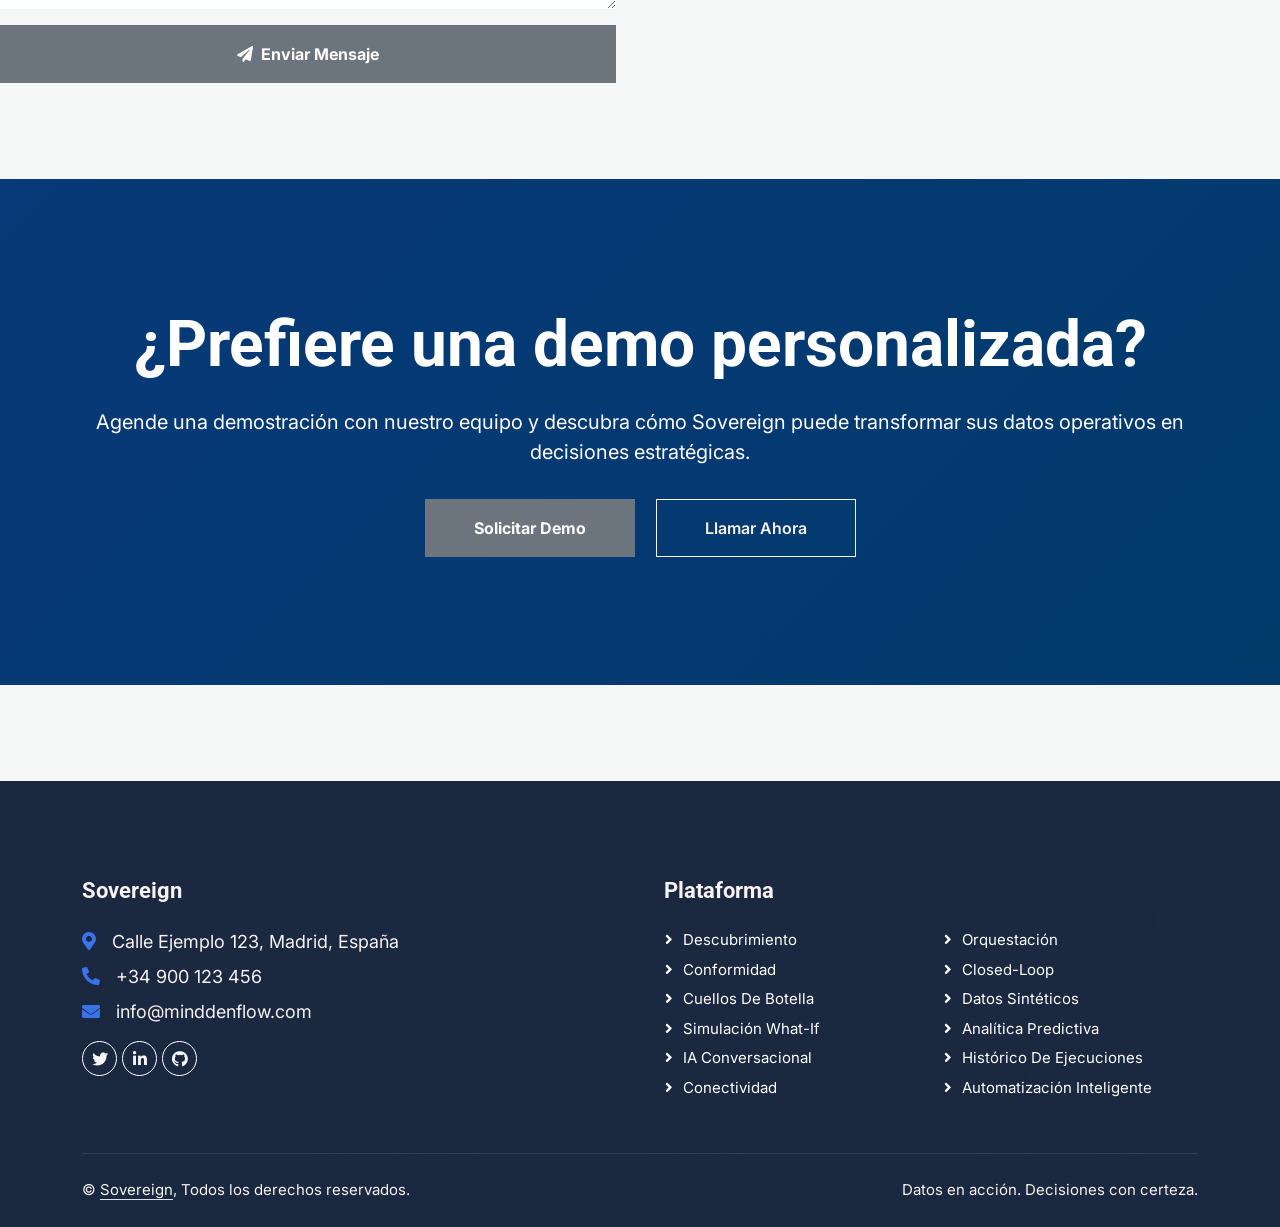
==== commit d2fac4db: "Update navbar logo to Sovereign logo" ====
--- a/contact.html
+++ b/contact.html
@@ -3,10 +3,10 @@
 
 <head>
     <meta charset="utf-8">
-    <title>Contacto | Mindden Flow</title>
+    <title>Contacto | Sovereign</title>
     <meta content="width=device-width, initial-scale=1.0" name="viewport">
-    <meta content="Contacta con Mindden Flow. Solicita una demo, información sobre nuestra plataforma de minería de procesos y simulación predictiva o asistencia técnica." name="description">
-    <meta content="contacto Mindden Flow, demo process mining, información plataforma, soporte técnico" name="keywords">
+    <meta content="Contacta con Sovereign. Solicita una demo, información sobre nuestra plataforma de minería de procesos y simulación predictiva o asistencia técnica." name="description">
+    <meta content="contacto Sovereign, demo process mining, información plataforma, soporte técnico" name="keywords">
 
     <!-- Favicon -->
     <link href="img/favicon.ico" rel="icon">
@@ -44,10 +44,8 @@
     <!-- Navbar Start -->
     <nav class="navbar navbar-expand-lg bg-white navbar-light shadow sticky-top p-0">
         <a href="index.html" class="navbar-brand d-flex align-items-center px-4 px-lg-5">
-            <div class="d-flex align-items-center justify-content-center rounded-circle me-2" style="width: 45px; height: 45px; background: linear-gradient(135deg, var(--primary), var(--secondary));">
-                <i class="fa fa-project-diagram text-white" style="font-size: 1.3rem;"></i>
-            </div>
-            <span class="fw-bold" style="color: var(--primary); font-size: 1.5rem;">Mindden Flow</span>
+            <img src="img/logo sobereign.png" alt="Sovereign Logo" style="height: 60px; width: auto;" class="me-2">
+            <span class="fw-bold" style="color: var(--primary); font-size: 1.5rem;">Sovereign</span>
         </a>
         <button type="button" class="navbar-toggler me-4" data-bs-toggle="collapse" data-bs-target="#navbarCollapse">
             <span class="navbar-toggler-icon"></span>
@@ -173,7 +171,7 @@
     <div class="container-fluid cta-section wow fadeInUp" data-wow-delay="0.1s">
         <div class="container text-center py-5">
             <h1 class="display-3 text-white animated slideInDown mb-4">¿Prefiere una demo personalizada?</h1>
-            <p class="fs-5 mb-4 pb-2">Agende una demostración con nuestro equipo y descubra cómo Mindden Flow puede transformar sus datos operativos en decisiones estratégicas.</p>
+            <p class="fs-5 mb-4 pb-2">Agende una demostración con nuestro equipo y descubra cómo Sovereign puede transformar sus datos operativos en decisiones estratégicas.</p>
             <a href="contact.html" class="btn py-md-3 px-md-5 me-3 animated slideInLeft" style="background-color: var(--accent); color: #FFFFFF; font-weight: 700;">Solicitar Demo</a>
             <a href="tel:+34900123456" class="btn btn-outline-light py-md-3 px-md-5 animated slideInRight">Llamar Ahora</a>
         </div>
@@ -186,7 +184,7 @@
         <div class="container py-5">
             <div class="row g-5">
                 <div class="col-lg-6 col-md-6">
-                    <h4 class="text-light mb-4">Mindden Flow</h4>
+                    <h4 class="text-light mb-4">Sovereign</h4>
                     <p class="mb-2"><i class="fa fa-map-marker-alt me-3" style="color: var(--secondary);"></i>Calle Ejemplo 123, Madrid, España</p>
                     <p class="mb-2"><i class="fa fa-phone-alt me-3" style="color: var(--secondary);"></i>+34 900 123 456</p>
                     <p class="mb-2"><i class="fa fa-envelope me-3" style="color: var(--secondary);"></i>info@minddenflow.com</p>
@@ -223,7 +221,7 @@
             <div class="copyright">
                 <div class="row">
                     <div class="col-md-6 text-center text-md-start mb-3 mb-md-0">
-                        &copy; <a class="border-bottom" href="#">Mindden Flow</a>, Todos los derechos reservados.
+                        &copy; <a class="border-bottom" href="#">Sovereign</a>, Todos los derechos reservados.
                     </div>
                     <div class="col-md-6 text-center text-md-end">
                         Datos en acción. Decisiones con certeza.
